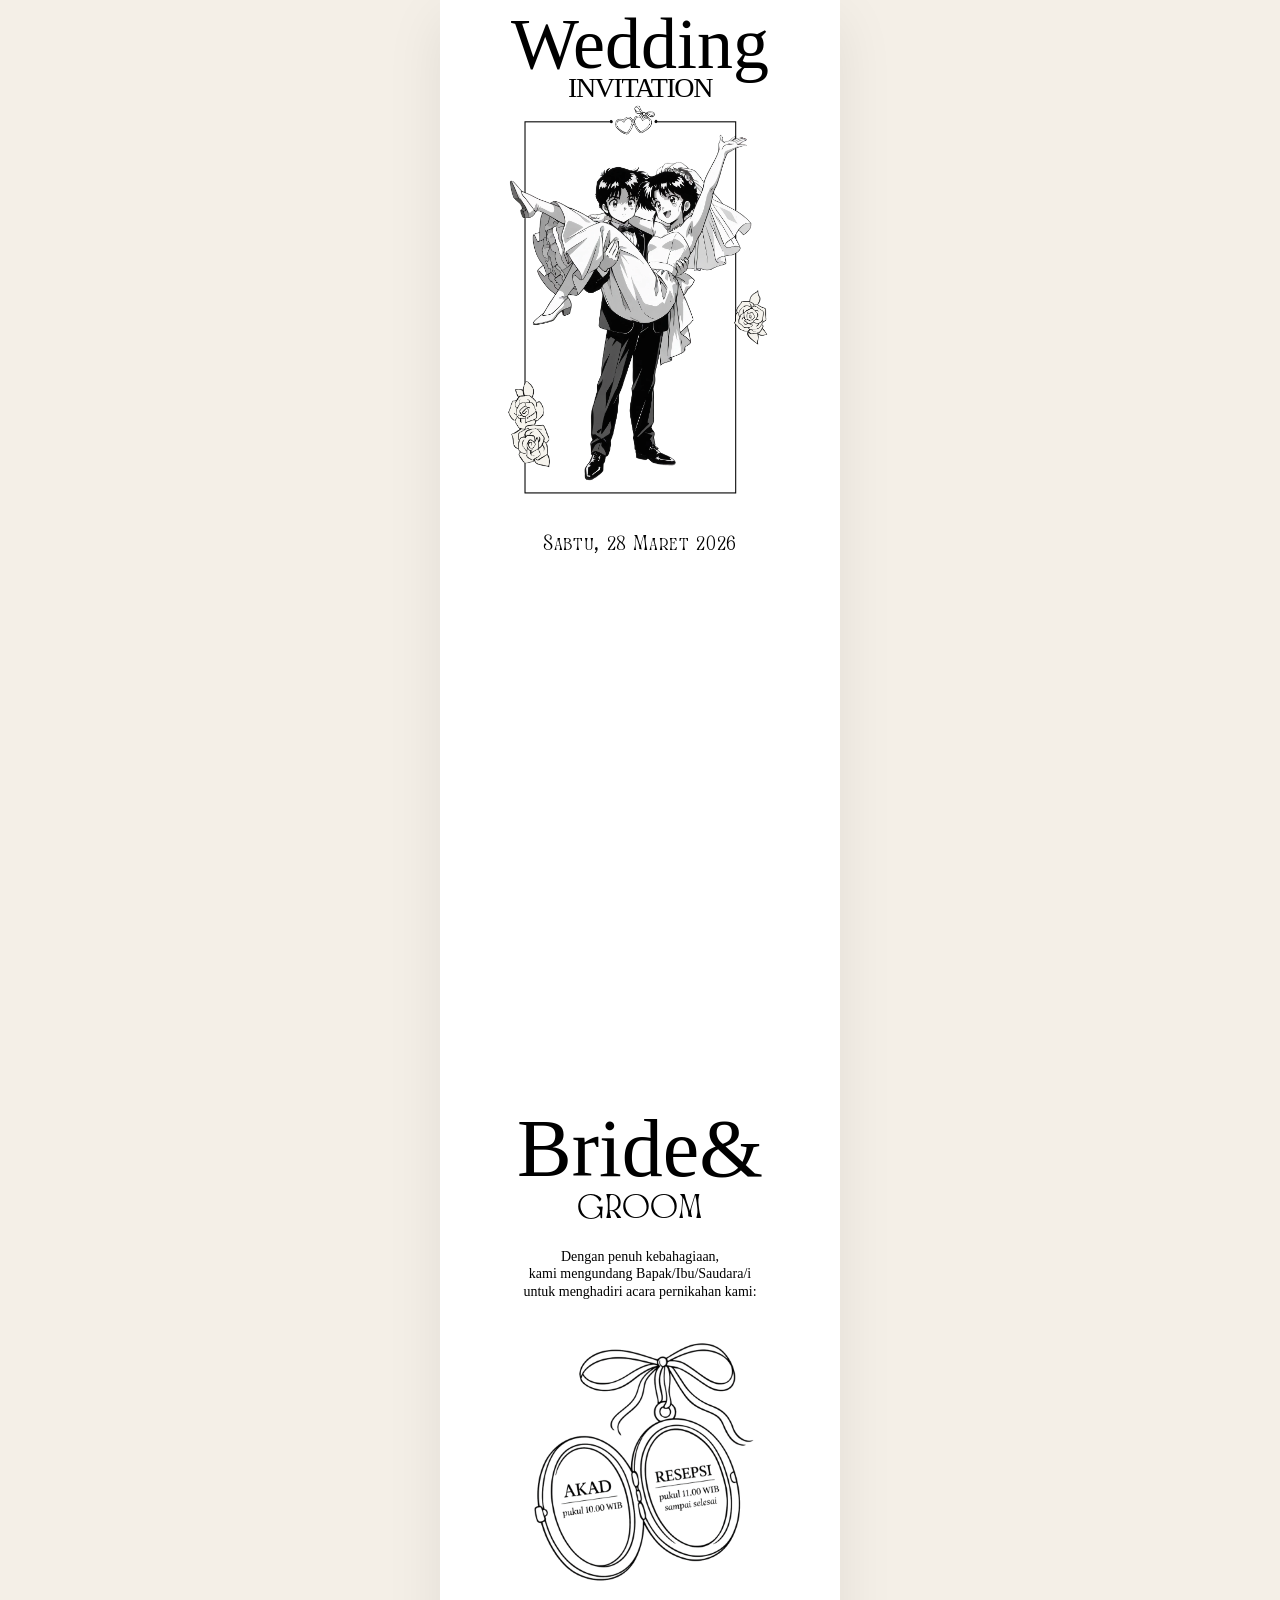
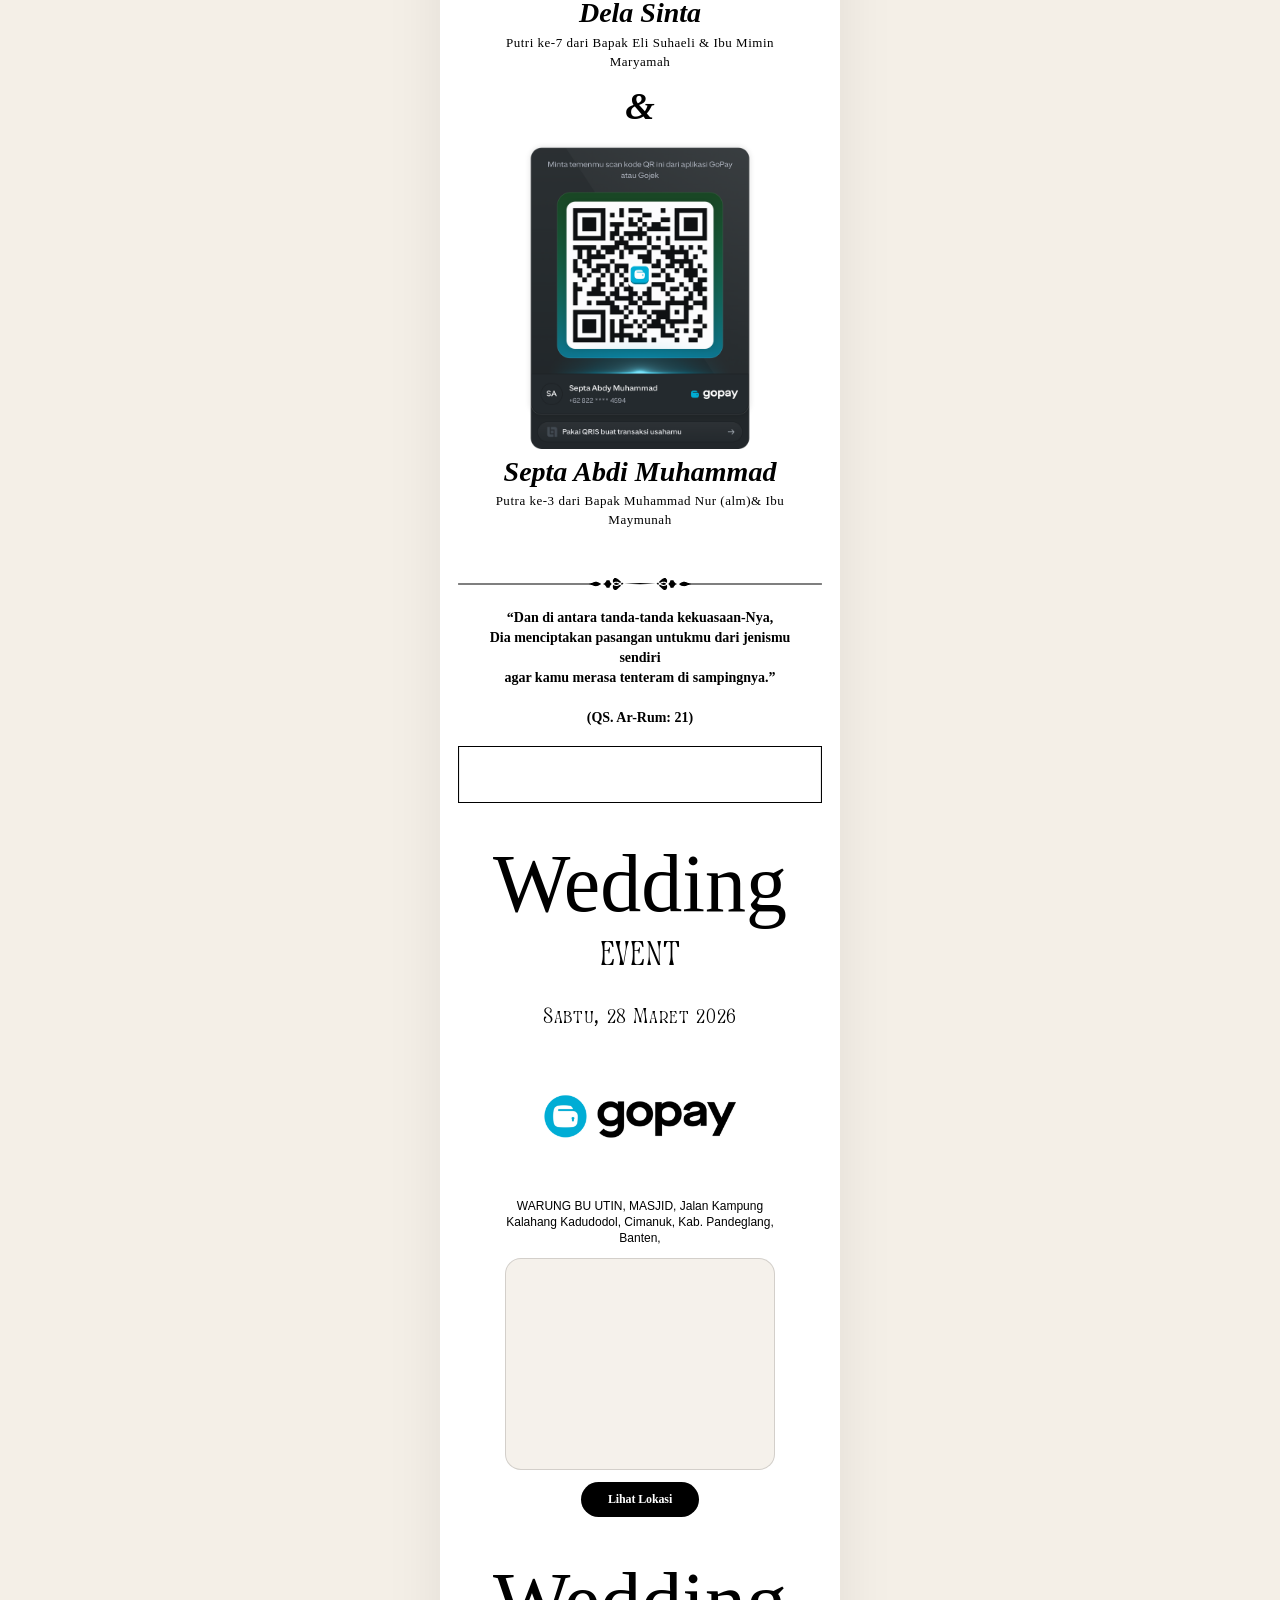
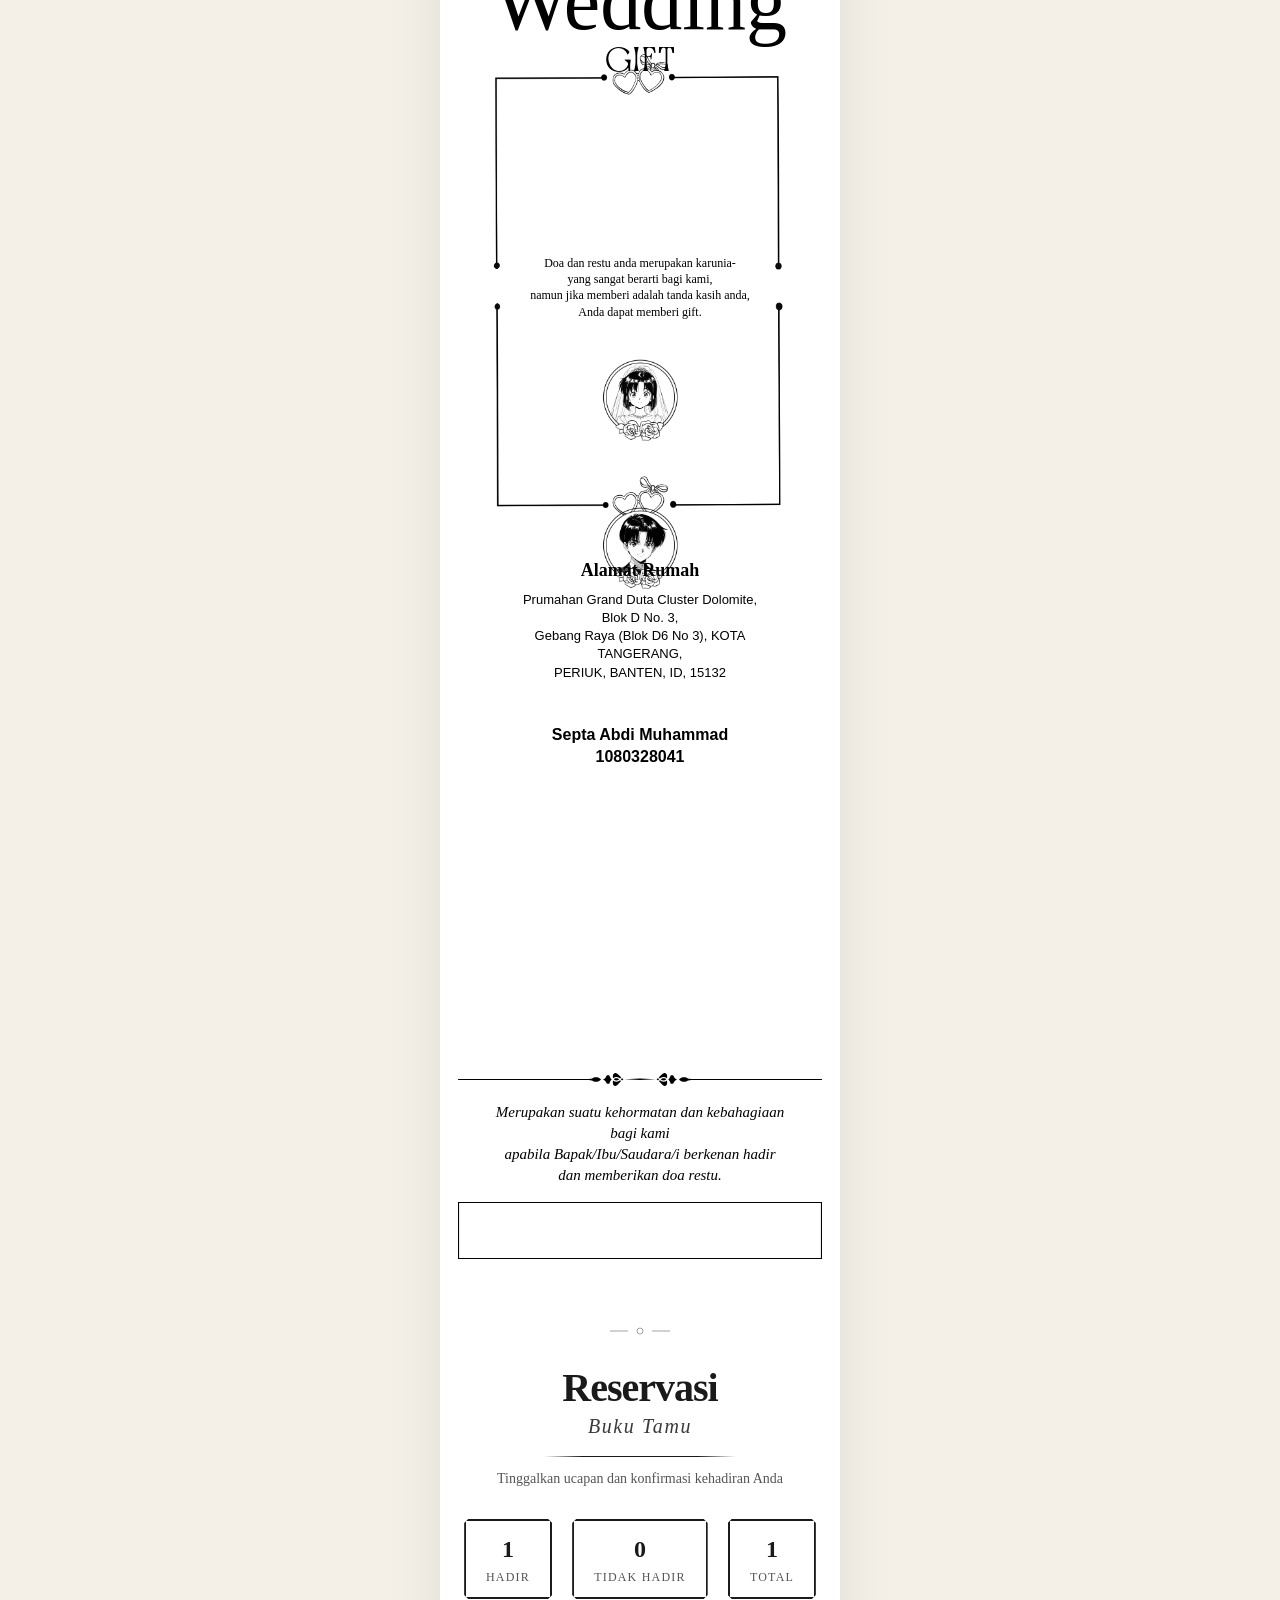
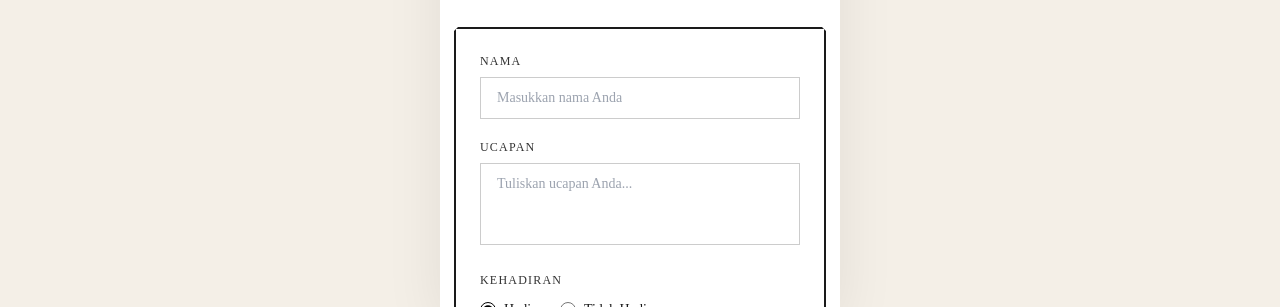
==== detail-event.html @ 1edfb5bd "firsthit" ====
<!DOCTYPE html>
<html lang="id">
  <head>
    <meta charset="UTF-8" />
    <meta name="viewport" content="width=device-width, initial-scale=1.0" />
    <title>Detail Event | Septa &amp; Dela</title>
    <meta
      name="description"
      content="Detail acara pernikahan Septa Abdi Muhammad dan Dela Sinta."
    />
    <style>
      @font-face {
        font-family: "Sloop Script Pro";
        src: url("https://septa-della.my.canva.site/_assets/fonts/d9b12cc7357ddc840198d7567b0d6a1b.woff2")
            format("woff2"),
          url("https://septa-della.my.canva.site/_assets/fonts/6731a0511d323007257ce8fc9b2beb62.woff")
            format("woff");
        font-display: swap;
      }

      @font-face {
        font-family: "Frys Baskerville";
        src: url("https://septa-della.my.canva.site/_assets/fonts/2cafc1495b7ec51ed071be2c599ec0ce.woff2")
            format("woff2"),
          url("https://septa-della.my.canva.site/_assets/fonts/2e394bd1133283d5f0ee266cad698bb5.woff")
            format("woff");
        font-display: swap;
      }

      @font-face {
        font-family: "Libre Baskerville Ref";
        src: url("https://septa-della.my.canva.site/_assets/fonts/5ff8dda107f94f00944ba9a5d6988867.woff2")
            format("woff2"),
          url("https://septa-della.my.canva.site/_assets/fonts/3ecc65cbe74a4874b80b0b2791969a72.woff")
            format("woff");
        font-display: swap;
      }

      @font-face {
        font-family: "Open Sans Ref";
        src: url("assets/fonts/awesome-lathusca.woff2");
        font-display: swap;
      }

      @font-face {
        font-family: "Awesome Lathusca";
        src: url("assets/fonts/awesome-lathusca.woff2") format("woff2"),
          url("assets/fonts/awesome-lathusca.woff") format("woff");
        font-display: swap;
      }

      @font-face {
        font-family: "Symphony";
        src: url("assets/fonts/symphony.woff2") format("woff2"),
          url("assets/fonts/symphony.woff") format("woff");
        font-display: swap;
      }

      :root {
        --page-width: 400px;
        --text: #000;
        --muted: #3f3f3f;
        --line: rgba(0, 0, 0, 0.14);
      }

      * {
        box-sizing: border-box;
      }

      body {
        margin: 0;
        background: #fff;
        color: var(--text);
        font-family: "Open Sans", Arial, sans-serif;
      }

      img {
        display: block;
        max-width: 100%;
      }

      a {
        color: inherit;
        text-decoration: none;
      }

      .page {
        width: min(100%, var(--page-width));
        margin: 0 auto;
        background: #fff;
      }

      .section {
        position: relative;
        overflow: hidden;
        padding: 18px 18px 26px;
        text-align: center;
      }

      .hero-section {
        padding: 10px 18px 10px;
        min-height: 1110px;
      }

      .hero-title-script,
      .section-script {
        margin: 0;
        font-family: "Sloop Script Pro", "Times New Roman", serif;
        font-size: 72px;
        line-height: 0.95;
      }

      .hero-subtitle,
      .section-subtitle {
        margin: -6px 0 0;
        font-family: "Frys Baskerville", "Times New Roman", serif;
        font-size: 28px;
        letter-spacing: -0.05em;
        text-transform: uppercase;
      }

      .hero-date,
      .event-date {
        margin: 8px 0 0;
        font-family: "Awesome Lathusca", Georgia, serif;
        font-size: 21px;
        letter-spacing: 0.03em;
      }

      .hero-collage {
        position: relative;
        width: 326px;
        margin: -4px auto 0;
      }

      .hero-main {
        width: 100%;
      }

      .hero-left {
        position: absolute;
        left: 8px;
        bottom: 18px;
        width: 84px;
      }

      .hero-right {
        position: absolute;
        right: 10px;
        top: 166px;
        width: 85px;
      }

      .pair-section {
        padding-top: 0;
        padding-bottom: 24px;
      }

      .section-script {
        font-size: 82px;
      }

      .section-subtitle {
        font-family: "Awesome Lathusca", Georgia, serif;
        font-size: 34px;
        letter-spacing: 0.02em;
      }

      .invite-copy {
        width: 86%;
        margin: 14px auto 24px;
        font-family: "Libre Baskerville Ref", Georgia, serif;
        font-size: 14px;
        line-height: 1.25;
      }

      .profiles {
        display: grid;
        gap: 14px;
      }

      .profile {
        display: grid;
        gap: 6px;
        justify-items: center;
      }

      .profile img {
        width: 236px;
      }

      .profile-name {
        margin: 2px 0 0;
        font-family: "Playfair Display", Georgia, serif;
        font-size: 28px;
        font-style: italic;
        font-weight: 700;
        line-height: 1.05;
      }

      .profile-note {
        width: 86%;
        margin: 0;
        font-family: "Playfair Display", Georgia, serif;
        font-size: 13px;
        line-height: 1.45;
        letter-spacing: 0.04em;
      }

      .and-mark {
        margin: 2px 0;
        font-family: "Playfair Display", Georgia, serif;
        font-size: 38px;
        font-style: italic;
        font-weight: 700;
        line-height: 1;
      }

      .quote-section {
        padding-top: 24px;
        padding-bottom: 24px;
      }

      .ornament-top,
      .ornament-bottom {
        width: 100%;
      }

      .quote-text {
        width: 90%;
        margin: 18px auto;
        font-family: "Libre Baskerville Ref", Georgia, serif;
        font-size: 14px;
        font-weight: 700;
        line-height: 1.42;
      }

      .quote-text span {
        display: block;
      }

      .event-section {
        padding-top: 18px;
      }

      .event-shell {
        display: grid;
        gap: 12px;
        justify-items: center;
      }

      .event-visual {
        width: 236px;
      }

      .location-copy {
        width: 78%;
        margin: 0 auto;
        font-family: "Open Sans", Arial, sans-serif;
        font-size: 12px;
        line-height: 1.35;
      }

      .map-card {
        width: 270px;
        border-radius: 16px;
        overflow: hidden;
        border: 1px solid var(--line);
        background: #f5f1eb;
      }

      .map-card iframe {
        display: block;
        width: 100%;
        height: 210px;
        border: 0;
      }

      .cta-link {
        display: inline-flex;
        align-items: center;
        justify-content: center;
        min-width: 118px;
        padding: 10px 20px;
        border-radius: 999px;
        background: #000;
        color: #fff;
        font-family: "Libre Baskerville Ref", Georgia, serif;
        font-size: 12px;
        font-weight: 700;
        letter-spacing: -0.01em;
      }

      .gift-section {
        padding-top: 20px;
        min-height: 1110px;
      }

      .gift-shell {
        position: relative;
        min-height: 990px;
      }

      .gift-backdrop {
        position: absolute;
        inset: 88px 10px 6px 14px;
        width: calc(100% - 24px);
        pointer-events: none;
        opacity: 1;
      }

      .gift-flower-top,
      .gift-flower-bottom {
        position: absolute;
        left: 50%;
        width: 84px;
        transform: translateX(-50%);
        z-index: 1;
      }

      .gift-flower-top {
        top: 392px;
      }

      .gift-flower-bottom {
        top: 540px;
      }

      .gift-note {
        position: relative;
        z-index: 2;
        width: 78%;
        margin: 168px auto 240px;
        font-family: "Libre Baskerville Ref", Georgia, serif;
        font-size: 12px;
        line-height: 1.35;
      }

      .gift-note span {
        display: block;
      }

      .gift-address-title {
        position: relative;
        z-index: 2;
        margin: 0 0 10px;
        font-family: "TAN Tangkiwood", "Playfair Display", Georgia, serif;
        font-size: 18px;
        font-weight: 700;
      }

      .gift-address {
        position: relative;
        z-index: 2;
        width: 70%;
        margin: 0 auto 34px;
        font-family: "Open Sans", Arial, sans-serif;
        font-size: 13px;
        line-height: 1.4;
      }

      .gift-account-name {
        position: relative;
        z-index: 2;
        margin: 44px 0 4px;
        font-family: "Open Sans", Arial, sans-serif;
        font-size: 16px;
        font-weight: 700;
      }

      .gift-account-number {
        position: relative;
        z-index: 2;
        margin: 0;
        font-family: "Open Sans", Arial, sans-serif;
        font-size: 16px;
        font-weight: 700;
      }

      .closing-section {
        padding-top: 20px;
        padding-bottom: 30px;
      }

      .closing-note {
        width: 84%;
        margin: 16px auto;
        font-family: "Playfair Display", Georgia, serif;
        font-size: 15px;
        font-style: italic;
        line-height: 1.4;
      }

      .reservation-section {
        padding: 0;
      }

      .reservation-frame {
        width: 100%;
        min-height: 618px;
        border: 0;
        display: block;
      }

      @media (min-width: 401px) {
        body {
          background: #f4efe7;
        }

        .page {
          box-shadow: 0 18px 54px rgba(0, 0, 0, 0.08);
        }
      }
    </style>
  </head>
  <body>
    <main class="page">
      <section class="section hero-section">
        <p class="hero-title-script">Wedding</p>
        <p class="hero-subtitle">Invitation</p>
        <div class="hero-collage">
          <img
            class="hero-main"
            src="assets/images/detail-opening.png"
            alt="Ilustrasi pembuka undangan"
          />
          <img
            class="hero-left"
            src="assets/images/detail-left-spray.png"
            alt=""
            aria-hidden="true"
          />
          <img
            class="hero-right"
            src="assets/images/detail-right-bloom.png"
            alt=""
            aria-hidden="true"
          />
        </div>
        <p class="hero-date">Sabtu, 28 Maret 2026</p>
      </section>

      <section class="section pair-section">
        <p class="section-script">Bride&amp;</p>
        <p class="section-subtitle">Groom</p>
        <p class="invite-copy">
          Dengan penuh kebahagiaan,<br />
          kami mengundang Bapak/Ibu/Saudara/i<br />
          untuk menghadiri acara pernikahan kami:
        </p>

        <div class="profiles">
          <article class="profile">
            <img
              src="assets/images/bride-reference.png"
              alt="Potret Dela Sinta"
            />
            <p class="profile-name">Dela Sinta</p>
            <p class="profile-note">
              Putri ke-7 dari Bapak Eli Suhaeli &amp; Ibu Mimin Maryamah
            </p>
          </article>

          <p class="and-mark">&amp;</p>

          <article class="profile">
            <img
              src="assets/images/groom-reference.png"
              alt="Potret Septa Abdi Muhammad"
            />
            <p class="profile-name">Septa Abdi Muhammad</p>
            <p class="profile-note">
              Putra ke-3 dari Bapak Muhammad Nur (alm)&amp; Ibu Maymunah
            </p>
          </article>
        </div>
      </section>

      <section class="section quote-section">
        <img
          class="ornament-top"
          src="assets/images/af8786a2983d6510a006e69110f37d17.svg"
          alt=""
          aria-hidden="true"
        />
        <div class="quote-text">
          <span>“Dan di antara tanda-tanda kekuasaan-Nya,</span>
          <span>Dia menciptakan pasangan untukmu dari jenismu sendiri</span>
          <span>agar kamu merasa tenteram di sampingnya.”</span>
          <span>&nbsp;</span>
          <span>(QS. Ar-Rum: 21)</span>
        </div>
        <img
          class="ornament-bottom"
          src="assets/images/ed6876df8b107b8598afa3838b13fabd.svg"
          alt=""
          aria-hidden="true"
        />
      </section>

      <section class="section event-section">
        <div class="event-shell">
          <p class="section-script">Wedding</p>
          <p class="section-subtitle">EVENT</p>
          <p class="event-date">Sabtu, 28 Maret 2026</p>
          <img
            class="event-visual"
            src="assets/images/location-illustration.png"
            alt="Ilustrasi lokasi acara"
          />
          <p class="location-copy">
            WARUNG BU UTIN, MASJID, Jalan Kampung Kalahang Kadudodol, Cimanuk,
            Kab. Pandeglang, Banten,
          </p>
          <div class="map-card">
            <iframe
              title="Peta lokasi acara"
              src="https://www.google.com/maps?q=place_id:ChIJr2NW8Hg7Qi4RT6Fou2vhxtE&output=embed"
              loading="lazy"
              referrerpolicy="no-referrer-when-downgrade"
            ></iframe>
          </div>
          <a
            class="cta-link"
            href="https://maps.app.goo.gl/166UqreKG3QH8FCP7?g_st=ic"
            target="_blank"
            rel="noreferrer"
            >Lihat Lokasi</a
          >
        </div>
      </section>

      <section class="section gift-section">
        <div class="gift-shell">
          <p class="section-script">Wedding</p>
          <p class="section-subtitle">GIFT</p>
          <img
            class="gift-backdrop"
            src="assets/images/9462aa10c356ae5bc19fe1b08743fca4.png"
            alt=""
            aria-hidden="true"
          />
          <div class="gift-note">
            <span>Doa dan restu anda merupakan karunia-</span>
            <span>yang sangat berarti bagi kami,</span>
            <span>namun jika memberi adalah tanda kasih anda,</span>
            <span>Anda dapat memberi gift.</span>
          </div>
          <p class="gift-address-title">Alamat Rumah</p>
          <p class="gift-address">
            Prumahan Grand Duta Cluster Dolomite, Blok D No. 3,<br />
            Gebang Raya (Blok D6 No 3), KOTA TANGERANG,<br />
            PERIUK, BANTEN, ID, 15132
          </p>
          <img
            class="gift-flower-top"
            src="assets/images/b12797b88b56fc6950c26bb3615a0a23.png"
            alt=""
            aria-hidden="true"
          />
          <p class="gift-account-name">Septa Abdi Muhammad</p>
          <p class="gift-account-number">1080328041</p>
          <img
            class="gift-flower-bottom"
            src="assets/images/11a015b924fc479de132507f6f4fbc04.png"
            alt=""
            aria-hidden="true"
          />
        </div>
      </section>

      <section class="section closing-section">
        <img
          class="ornament-top"
          src="assets/images/af8786a2983d6510a006e69110f37d17.svg"
          alt=""
          aria-hidden="true"
        />
        <p class="closing-note">
          Merupakan suatu kehormatan dan kebahagiaan bagi kami<br />
          apabila Bapak/Ibu/Saudara/i berkenan hadir<br />
          dan memberikan doa restu.
        </p>
        <img
          class="ornament-bottom"
          src="assets/images/ed6876df8b107b8598afa3838b13fabd.svg"
          alt=""
          aria-hidden="true"
        />
      </section>

      <section class="section reservation-section">
        <iframe
          class="reservation-frame"
          src="refference/detail-event_files/index.html"
          title="Reservasi Buku Tamu"
          loading="lazy"
        ></iframe>
      </section>
    </main>
  </body>
</html>
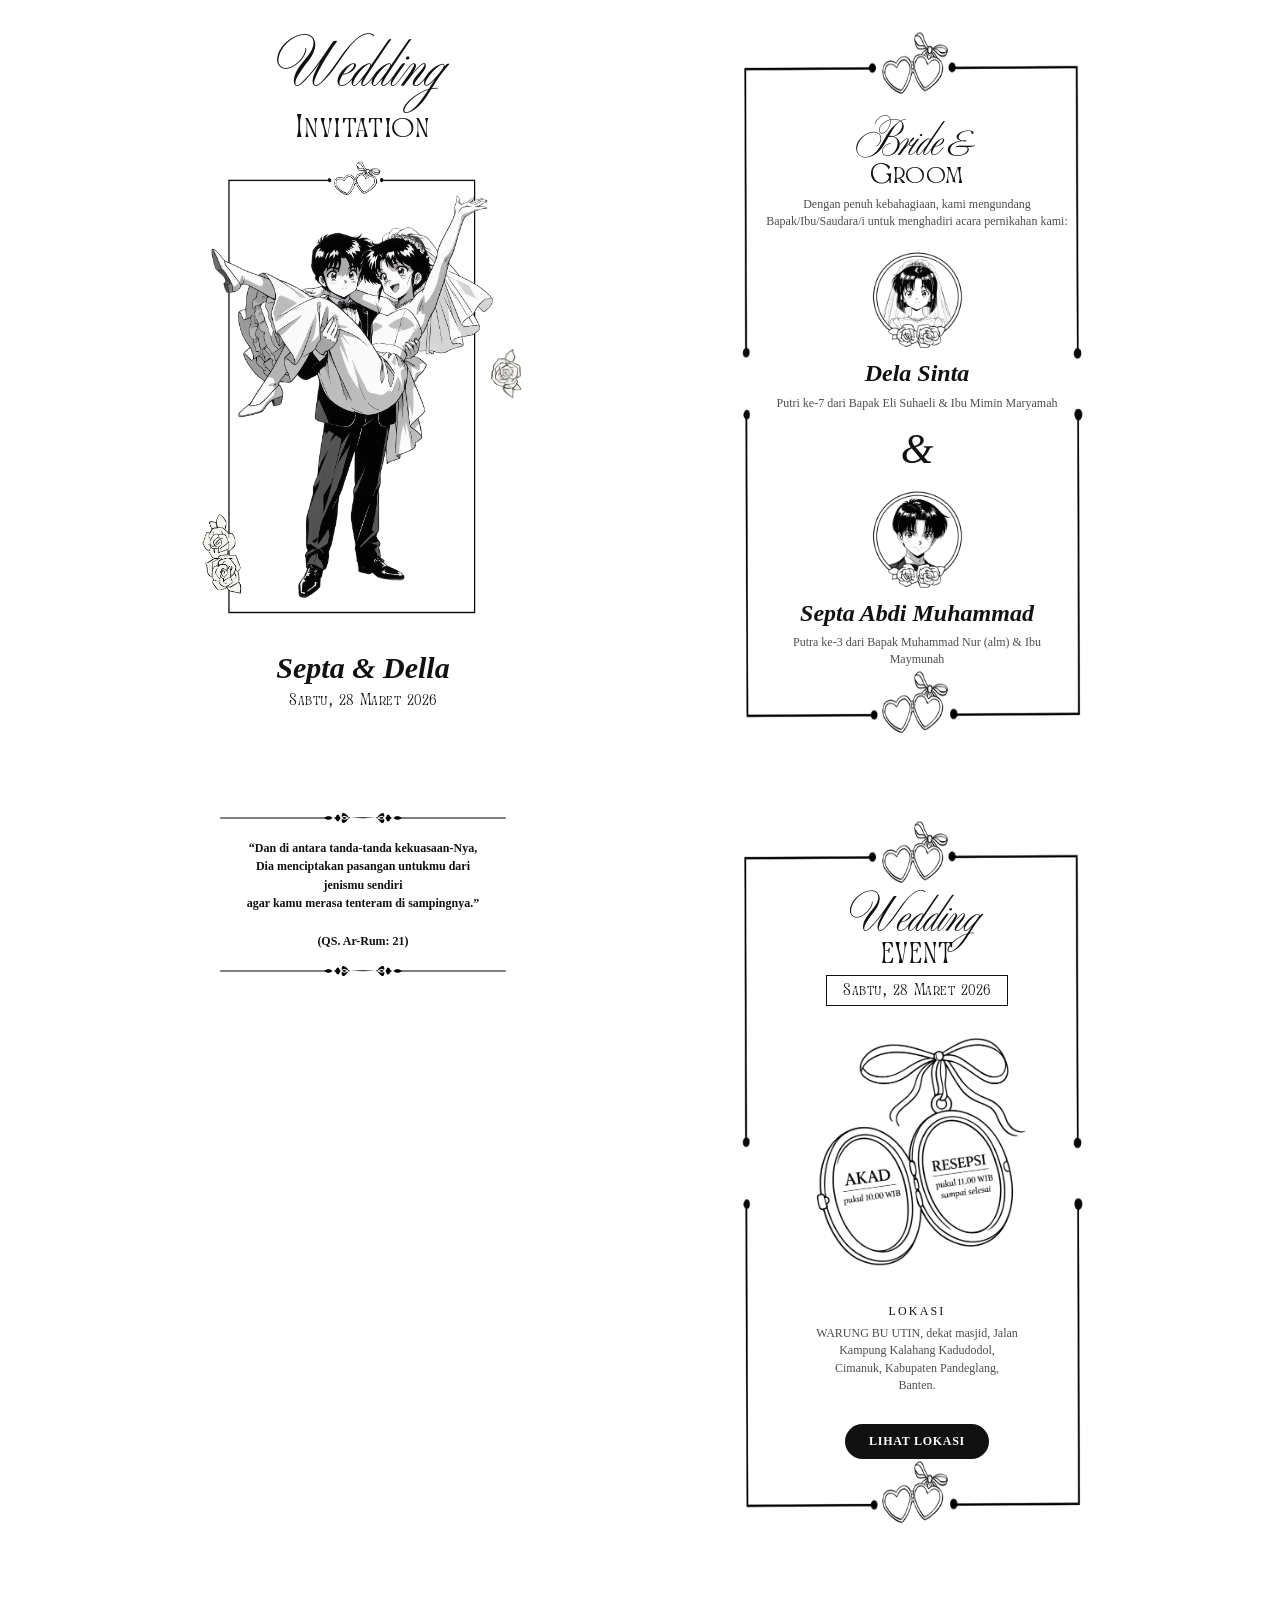
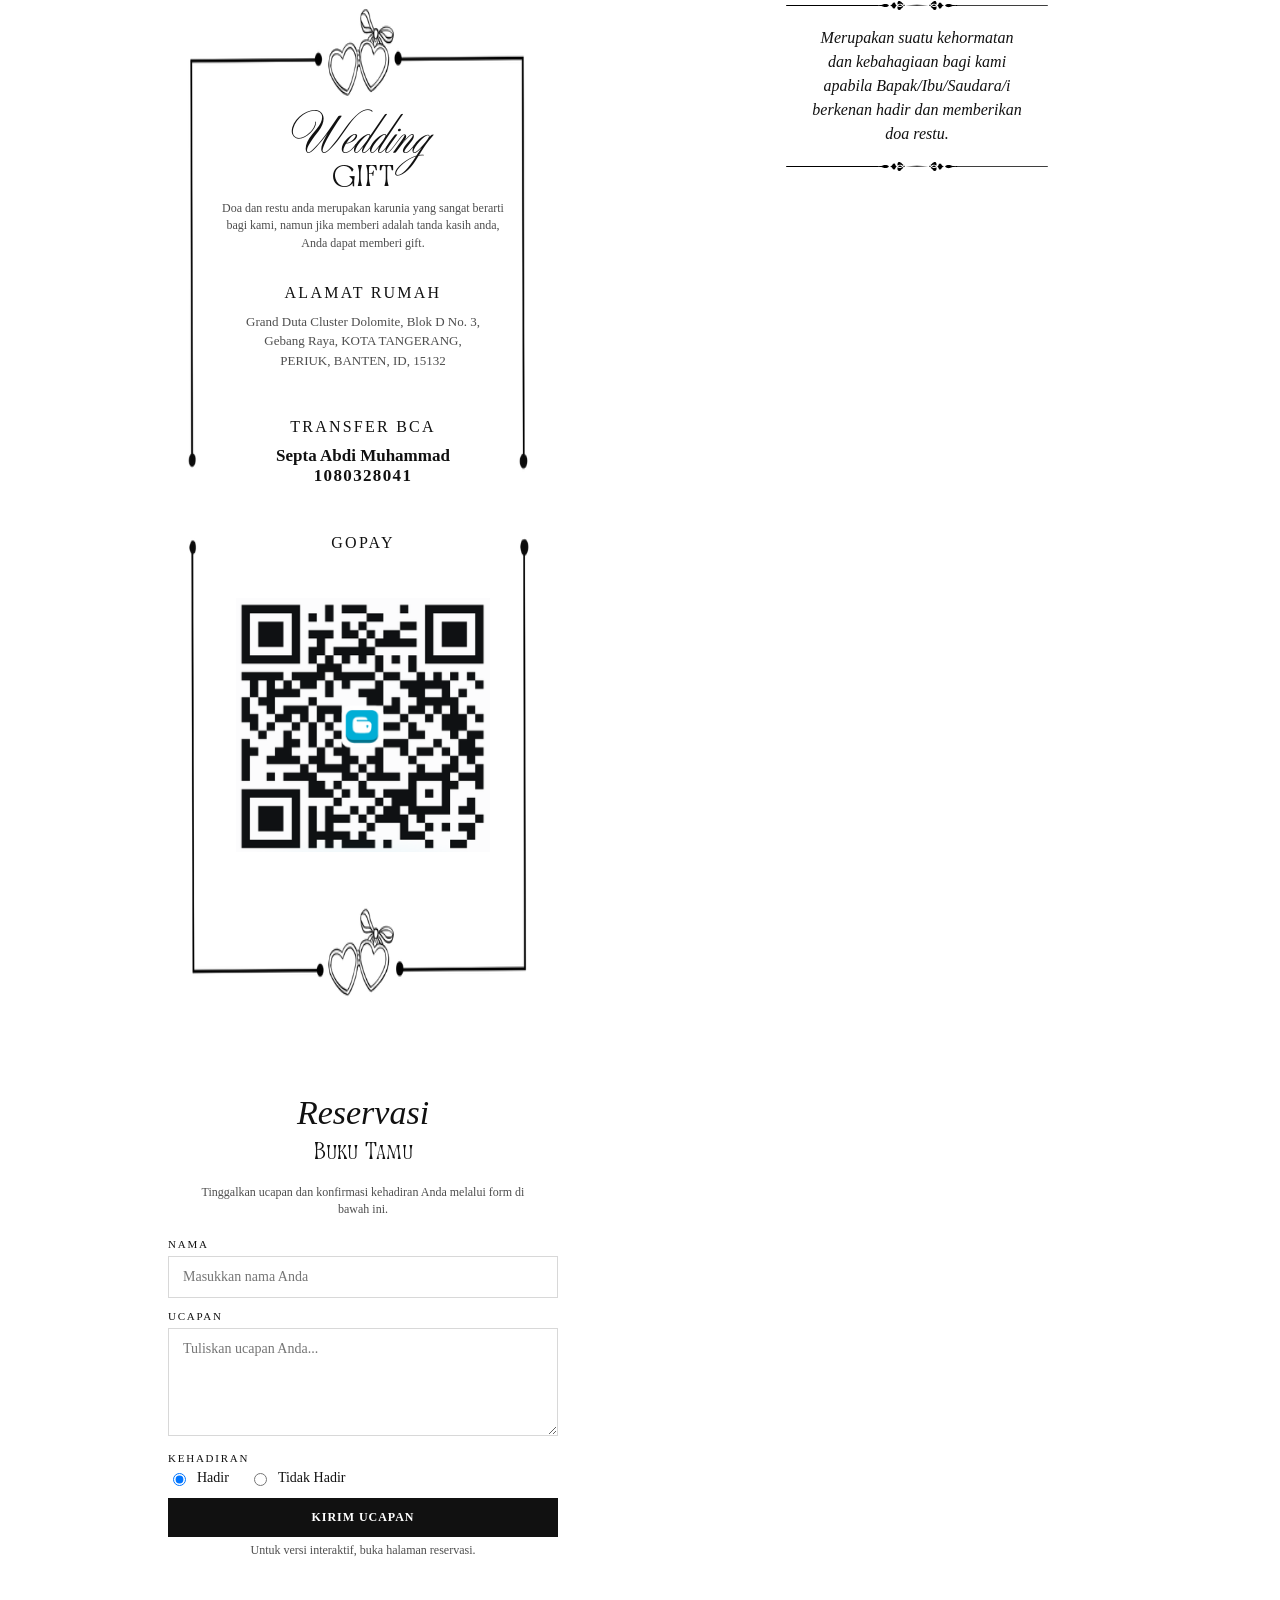
==== commit f33be61f: "latest" ====
--- a/detail-event.html
+++ b/detail-event.html
@@ -10,39 +10,6 @@
     />
     <style>
       @font-face {
-        font-family: "Sloop Script Pro";
-        src: url("https://septa-della.my.canva.site/_assets/fonts/d9b12cc7357ddc840198d7567b0d6a1b.woff2")
-            format("woff2"),
-          url("https://septa-della.my.canva.site/_assets/fonts/6731a0511d323007257ce8fc9b2beb62.woff")
-            format("woff");
-        font-display: swap;
-      }
-
-      @font-face {
-        font-family: "Frys Baskerville";
-        src: url("https://septa-della.my.canva.site/_assets/fonts/2cafc1495b7ec51ed071be2c599ec0ce.woff2")
-            format("woff2"),
-          url("https://septa-della.my.canva.site/_assets/fonts/2e394bd1133283d5f0ee266cad698bb5.woff")
-            format("woff");
-        font-display: swap;
-      }
-
-      @font-face {
-        font-family: "Libre Baskerville Ref";
-        src: url("https://septa-della.my.canva.site/_assets/fonts/5ff8dda107f94f00944ba9a5d6988867.woff2")
-            format("woff2"),
-          url("https://septa-della.my.canva.site/_assets/fonts/3ecc65cbe74a4874b80b0b2791969a72.woff")
-            format("woff");
-        font-display: swap;
-      }
-
-      @font-face {
-        font-family: "Open Sans Ref";
-        src: url("assets/fonts/awesome-lathusca.woff2");
-        font-display: swap;
-      }
-
-      @font-face {
         font-family: "Awesome Lathusca";
         src: url("assets/fonts/awesome-lathusca.woff2") format("woff2"),
           url("assets/fonts/awesome-lathusca.woff") format("woff");
@@ -57,21 +24,26 @@
       }
 
       :root {
-        --page-width: 400px;
-        --text: #000;
-        --muted: #3f3f3f;
-        --line: rgba(0, 0, 0, 0.14);
+        --paper: #ffffff;
+        --ink: #111111;
+        --muted: #4e4e4e;
+        --line: rgba(17, 17, 17, 0.16);
+        --panel: #f7f6f2;
       }
 
       * {
         box-sizing: border-box;
       }
 
+      html {
+        scroll-behavior: smooth;
+      }
+
       body {
         margin: 0;
-        background: #fff;
-        color: var(--text);
-        font-family: "Open Sans", Arial, sans-serif;
+        background: #ffffff;
+        color: var(--ink);
+        font-family: Georgia, "Times New Roman", serif;
       }
 
       img {
@@ -85,52 +57,76 @@
       }
 
       .page {
-        width: min(100%, var(--page-width));
+        width: min(1080px, calc(100% - 48px));
         margin: 0 auto;
-        background: #fff;
+        background: transparent;
+        display: grid;
+        grid-template-columns: repeat(2, minmax(320px, 1fr));
+        gap: 28px;
+        padding: 28px 0 40px;
+        align-items: start;
       }
 
       .section {
         position: relative;
         overflow: hidden;
-        padding: 18px 18px 26px;
+        width: 100%;
+        margin: 0;
+        padding: 18px clamp(18px, 4vw, 48px) 28px;
         text-align: center;
-      }
-
-      .hero-section {
-        padding: 10px 18px 10px;
-        min-height: 1110px;
-      }
-
-      .hero-title-script,
-      .section-script {
-        margin: 0;
-        font-family: "Sloop Script Pro", "Times New Roman", serif;
+        background: var(--paper);
+      }
+
+      .script-title {
+        margin: 0;
+        font-family: "Symphony", "Times New Roman", serif;
         font-size: 72px;
-        line-height: 0.95;
-      }
-
-      .hero-subtitle,
-      .section-subtitle {
-        margin: -6px 0 0;
-        font-family: "Frys Baskerville", "Times New Roman", serif;
-        font-size: 28px;
-        letter-spacing: -0.05em;
-        text-transform: uppercase;
-      }
-
-      .hero-date,
-      .event-date {
+        line-height: 0.94;
+        font-weight: 400;
+      }
+
+      .caps-subtitle {
+        margin: -20px 0 0;
+        font-family: "Awesome Lathusca", Georgia, serif;
+        font-size: 30px;
+        letter-spacing: 0.02em;
+      }
+
+      .date-text {
+        margin: 4px 0 0;
+        font-family: "Awesome Lathusca", Georgia, serif;
+        font-size: 16px;
+        letter-spacing: 0.03em;
+      }
+
+      .hero-names {
         margin: 8px 0 0;
-        font-family: "Awesome Lathusca", Georgia, serif;
-        font-size: 21px;
-        letter-spacing: 0.03em;
+        font-size: 30px;
+        font-style: italic;
+        font-weight: 700;
+        line-height: 1.05;
+      }
+
+      .copy {
+        margin: 0;
+        color: var(--muted);
+        font-size: 12px;
+        line-height: 1.45;
+      }
+
+      .hero {
+        padding-top: 14px;
+      }
+
+      .hero .caps-subtitle {
+        margin-top: -8px;
+        font-size: 33px;
       }
 
       .hero-collage {
         position: relative;
-        width: 326px;
-        margin: -4px auto 0;
+        width: min(380px, 100%);
+        margin: 2px auto 0;
       }
 
       .hero-main {
@@ -141,288 +137,474 @@
         position: absolute;
         left: 8px;
         bottom: 18px;
-        width: 84px;
+        width: 78px;
       }
 
       .hero-right {
         position: absolute;
-        right: 10px;
-        top: 166px;
-        width: 85px;
-      }
-
-      .pair-section {
+        right: 8px;
+        top: 172px;
+        width: 78px;
+      }
+
+      .pair {
         padding-top: 0;
-        padding-bottom: 24px;
-      }
-
-      .section-script {
-        font-size: 82px;
-      }
-
-      .section-subtitle {
-        font-family: "Awesome Lathusca", Georgia, serif;
-        font-size: 34px;
-        letter-spacing: 0.02em;
+      }
+
+      .pair-frame {
+        position: relative;
+        width: min(100%, 400px);
+        margin: 0 auto;
+        padding: 96px 20px 70px;
+      }
+
+      .pair-frame::before {
+        content: "";
+        position: absolute;
+        inset: 0;
+        background: url("assets/images/frame-bride-groom.png") center / 100%
+          100% no-repeat;
+        pointer-events: none;
+      }
+
+      .pair-content {
+        position: relative;
+        z-index: 1;
+      }
+
+      .pair .script-title {
+        font-size: 52px;
+      }
+
+      .pair .caps-subtitle {
+        font-size: 28px;
+      }
+
+      .pair .script-title,
+      .pair .caps-subtitle {
+        position: relative;
+        z-index: 1;
       }
 
       .invite-copy {
-        width: 86%;
-        margin: 14px auto 24px;
-        font-family: "Libre Baskerville Ref", Georgia, serif;
-        font-size: 14px;
-        line-height: 1.25;
+        width: 85%;
+        margin: 0px auto 16px;
       }
 
       .profiles {
         display: grid;
-        gap: 14px;
-      }
-
-      .profile {
+        gap: 16px;
+      }
+
+      .profile-card {
         display: grid;
-        gap: 6px;
+        gap: 8px;
         justify-items: center;
       }
 
-      .profile img {
-        width: 236px;
+      .profile-card img {
+        width: 100px;
       }
 
       .profile-name {
-        margin: 2px 0 0;
-        font-family: "Playfair Display", Georgia, serif;
-        font-size: 28px;
+        margin: 0;
+        font-size: 24px;
         font-style: italic;
         font-weight: 700;
         line-height: 1.05;
       }
 
       .profile-note {
-        width: 86%;
-        margin: 0;
-        font-family: "Playfair Display", Georgia, serif;
-        font-size: 13px;
+        width: 84%;
+      }
+
+      .ampersand {
+        margin: 0;
+        font-size: 42px;
+        font-style: italic;
+        line-height: 1;
+      }
+
+      .ornament {
+        width: 100%;
+      }
+
+      .quote-copy {
+        width: 88%;
+        margin: 16px auto;
+        color: var(--ink);
+        font-size: 12px;
+        font-weight: 700;
+        line-height: 1.55;
+      }
+
+      .quote-copy span {
+        display: block;
+      }
+
+      .quote-section {
+        padding-left: 120px;
+        padding-right: 120px;
+      }
+
+      .event {
+        padding-top: 22px;
+      }
+
+      .event-frame {
+        position: relative;
+        width: min(100%, 400px);
+        margin: 0 auto;
+        padding: 80px 20px 70px;
+      }
+
+      .event-frame::before {
+        content: "";
+        position: absolute;
+        inset: 0;
+        background: url("assets/images/frame-bride-groom.png") center / 100%
+          100% no-repeat;
+        pointer-events: none;
+      }
+
+      .event-shell {
+        position: relative;
+        z-index: 1;
+        display: grid;
+        gap: 14px;
+        justify-items: center;
+      }
+
+      .event .script-title {
+        margin: 0;
+        font-family: "Symphony", "Times New Roman", serif;
+        font-size: 56px;
+        line-height: 0.94;
+        font-weight: 400;
+      }
+
+      .event .caps-subtitle {
+        margin: -32px 0 0;
+        font-family: "Awesome Lathusca", Georgia, serif;
+        font-size: 30px;
+        letter-spacing: 0.02em;
+      }
+
+      .event .date-text {
+        margin: -16px 0 0;
+        font-family: "Awesome Lathusca", Georgia, serif;
+        font-size: 16px;
+        letter-spacing: 0.03em;
+        padding: 2px 16px;
+        border: solid 1px;
+      }
+
+      .event-art {
+        width: 225px;
+      }
+
+      .event-copy {
+        width: 80%;
+        color: var(--muted);
+        font-size: 12px;
         line-height: 1.45;
-        letter-spacing: 0.04em;
-      }
-
-      .and-mark {
-        margin: 2px 0;
-        font-family: "Playfair Display", Georgia, serif;
-        font-size: 38px;
+        margin-left: auto;
+        margin-right: auto;
+        text-align: center;
+      }
+
+      .event-grid {
+        display: grid;
+        gap: 10px;
+        width: 100%;
+      }
+
+      .event-card,
+      .gift-card,
+      .reservation-card {
+        border: 0;
+        border-radius: 0;
+        background: #ffffff;
+      }
+
+      .event-card {
+        width: min(286px, 100%);
+        padding: 18px 18px 16px;
+      }
+
+      .event-card-title {
+        margin: 0;
+        font-size: 28px;
         font-style: italic;
-        font-weight: 700;
-        line-height: 1;
-      }
-
-      .quote-section {
-        padding-top: 24px;
-        padding-bottom: 24px;
-      }
-
-      .ornament-top,
-      .ornament-bottom {
-        width: 100%;
-      }
-
-      .quote-text {
-        width: 90%;
-        margin: 18px auto;
-        font-family: "Libre Baskerville Ref", Georgia, serif;
+      }
+
+      .event-time {
+        margin: 6px 0 0;
+        color: var(--muted);
         font-size: 14px;
-        font-weight: 700;
-        line-height: 1.42;
-      }
-
-      .quote-text span {
-        display: block;
-      }
-
-      .event-section {
-        padding-top: 18px;
-      }
-
-      .event-shell {
-        display: grid;
-        gap: 12px;
-        justify-items: center;
-      }
-
-      .event-visual {
-        width: 236px;
-      }
-
-      .location-copy {
-        width: 78%;
-        margin: 0 auto;
-        font-family: "Open Sans", Arial, sans-serif;
+      }
+
+      .location-box {
+        width: min(286px, 100%);
+        padding: 16px;
+        text-align: center;
+      }
+
+      .location-label {
+        margin: 0 0 6px;
         font-size: 12px;
-        line-height: 1.35;
-      }
-
-      .map-card {
-        width: 270px;
-        border-radius: 16px;
-        overflow: hidden;
-        border: 1px solid var(--line);
-        background: #f5f1eb;
-      }
-
-      .map-card iframe {
-        display: block;
-        width: 100%;
-        height: 210px;
-        border: 0;
+        letter-spacing: 0.18em;
+        text-transform: uppercase;
       }
 
       .cta-link {
         display: inline-flex;
         align-items: center;
         justify-content: center;
-        min-width: 118px;
-        padding: 10px 20px;
+        min-width: 144px;
+        padding: 10px 22px;
         border-radius: 999px;
-        background: #000;
-        color: #fff;
-        font-family: "Libre Baskerville Ref", Georgia, serif;
+        background: #111111;
+        color: #ffffff;
         font-size: 12px;
         font-weight: 700;
-        letter-spacing: -0.01em;
-      }
-
-      .gift-section {
-        padding-top: 20px;
-        min-height: 1110px;
+        letter-spacing: 0.06em;
+        text-transform: uppercase;
+      }
+
+      .gift {
+        padding-top: 18px;
+      }
+
+      .gift-outer-frame {
+        position: relative;
+        width: min(100%, 400px);
+        margin: 0 auto;
+        padding: 114px 20px 100px;
+      }
+
+      .gift-outer-frame::before {
+        content: "";
+        position: absolute;
+        inset: 0;
+        background: url("assets/images/frame-bride-groom.png") center / 100%
+          100% no-repeat;
+        pointer-events: none;
       }
 
       .gift-shell {
         position: relative;
-        min-height: 990px;
+        z-index: 1;
+        display: grid;
+        gap: 16px;
+      }
+
+      .gift .script-title {
+        font-size: 60px;
+      }
+
+      .gift .caps-subtitle {
+        margin: -36px 0 0;
+        font-family: "Awesome Lathusca", Georgia, serif;
+        font-size: 30px;
+        letter-spacing: 0.02em;
+      }
+
+      .gift-note {
+        width: 82%;
+        margin: -16px auto 0;
       }
 
       .gift-backdrop {
-        position: absolute;
-        inset: 88px 10px 6px 14px;
-        width: calc(100% - 24px);
-        pointer-events: none;
-        opacity: 1;
-      }
-
-      .gift-flower-top,
-      .gift-flower-bottom {
-        position: absolute;
-        left: 50%;
-        width: 84px;
-        transform: translateX(-50%);
-        z-index: 1;
-      }
-
-      .gift-flower-top {
-        top: 392px;
-      }
-
-      .gift-flower-bottom {
-        top: 540px;
-      }
-
-      .gift-note {
-        position: relative;
-        z-index: 2;
-        width: 78%;
-        margin: 168px auto 240px;
-        font-family: "Libre Baskerville Ref", Georgia, serif;
-        font-size: 12px;
-        line-height: 1.35;
-      }
-
-      .gift-note span {
-        display: block;
-      }
-
-      .gift-address-title {
-        position: relative;
-        z-index: 2;
+        width: min(335px, 100%);
+        margin: 0 auto;
+      }
+
+      .gift-stack {
+        width: min(100%, 286px);
+        margin: 0 auto;
+        display: grid;
+        gap: 16px;
+      }
+
+      .gift-card {
+        padding: 16px 0px;
+        background: #ffffff;
+      }
+
+      .gift-card-title {
         margin: 0 0 10px;
-        font-family: "TAN Tangkiwood", "Playfair Display", Georgia, serif;
-        font-size: 18px;
+        font-size: 16px;
+        letter-spacing: 0.14em;
+        text-transform: uppercase;
+      }
+
+      .gift-address {
+        color: var(--muted);
+        font-size: 13px;
+        line-height: 1.5;
+      }
+
+      .gift-account-name,
+      .gift-account-number {
+        margin: 0;
+        font-size: 17px;
         font-weight: 700;
       }
 
-      .gift-address {
-        position: relative;
-        z-index: 2;
-        width: 70%;
-        margin: 0 auto 34px;
-        font-family: "Open Sans", Arial, sans-serif;
-        font-size: 13px;
-        line-height: 1.4;
-      }
-
-      .gift-account-name {
-        position: relative;
-        z-index: 2;
-        margin: 44px 0 4px;
-        font-family: "Open Sans", Arial, sans-serif;
-        font-size: 16px;
-        font-weight: 700;
-      }
-
       .gift-account-number {
-        position: relative;
-        z-index: 2;
-        margin: 0;
-        font-family: "Open Sans", Arial, sans-serif;
-        font-size: 16px;
-        font-weight: 700;
-      }
-
-      .closing-section {
-        padding-top: 20px;
-        padding-bottom: 30px;
+        letter-spacing: 0.08em;
+      }
+
+      .gift-qr {
+        width: 100%;
+        border-radius: 18px;
+        padding: 36px 16px;
       }
 
       .closing-note {
         width: 84%;
         margin: 16px auto;
-        font-family: "Playfair Display", Georgia, serif;
-        font-size: 15px;
+        font-size: 16px;
         font-style: italic;
-        line-height: 1.4;
-      }
-
-      .reservation-section {
-        padding: 0;
-      }
-
-      .reservation-frame {
+        line-height: 1.5;
+      }
+
+      .closing-section {
+        padding: 16px 132px;
+      }
+
+      .reservation {
+        padding-top: 8px;
+      }
+
+      .reservation-card {
         width: 100%;
-        min-height: 618px;
+        padding: 26px 20px;
+      }
+
+      .reservation-title {
+        margin: 0;
+        font-size: 34px;
+        font-style: italic;
+      }
+
+      .reservation-subtitle {
+        margin: 2px 0 0;
+        font-family: "Awesome Lathusca", Georgia, serif;
+        font-size: 24px;
+      }
+
+      .reservation-copy {
+        width: 88%;
+        margin: 14px auto 20px;
+      }
+
+      .reservation-form {
+        display: grid;
+        gap: 12px;
+        text-align: left;
+      }
+
+      .field-label {
+        display: block;
+        margin: 0 0 6px;
+        font-size: 11px;
+        letter-spacing: 0.16em;
+        text-transform: uppercase;
+      }
+
+      .field-input,
+      .field-textarea {
+        width: 100%;
+        border: 1px solid var(--line);
+        border-radius: 0;
+        background: #ffffff;
+        padding: 12px 14px;
+        color: var(--ink);
+        font: inherit;
+        font-size: 14px;
+      }
+
+      .field-textarea {
+        min-height: 108px;
+        resize: vertical;
+      }
+
+      .radio-group {
+        display: flex;
+        gap: 20px;
+        flex-wrap: wrap;
+      }
+
+      .radio-option {
+        display: inline-flex;
+        align-items: center;
+        gap: 8px;
+        font-size: 14px;
+      }
+
+      .submit-btn {
+        display: inline-flex;
+        justify-content: center;
+        width: 100%;
         border: 0;
-        display: block;
-      }
-
-      @media (min-width: 401px) {
-        body {
-          background: #f4efe7;
+        border-radius: 0;
+        background: #111111;
+        color: #ffffff;
+        padding: 12px 18px;
+        font: inherit;
+        font-size: 12px;
+        font-weight: 700;
+        letter-spacing: 0.08em;
+        text-transform: uppercase;
+        cursor: pointer;
+      }
+
+      .reservation-link {
+        margin-top: 6px;
+        text-align: center;
+        font-size: 12px;
+        color: var(--muted);
+      }
+
+      @media (max-width: 400px) {
+        .hero,
+        .gift {
+          min-height: auto;
         }
 
+        .gift-stack {
+          inset: 20px 20px 28px;
+        }
+      }
+
+      @media (max-width: 900px) {
         .page {
-          box-shadow: 0 18px 54px rgba(0, 0, 0, 0.08);
+          width: 100%;
+          grid-template-columns: 1fr;
+          gap: 18px;
+          padding: 0;
+        }
+
+        .section {
+          width: 100%;
+          border-radius: 0;
+          box-shadow: none;
         }
       }
     </style>
   </head>
   <body>
     <main class="page">
-      <section class="section hero-section">
-        <p class="hero-title-script">Wedding</p>
-        <p class="hero-subtitle">Invitation</p>
+      <section class="section hero">
+        <p class="script-title">Wedding</p>
+        <p class="caps-subtitle">Invitation</p>
         <div class="hero-collage">
           <img
             class="hero-main"
             src="assets/images/detail-opening.png"
-            alt="Ilustrasi pembuka undangan"
+            alt="Ilustrasi pasangan pengantin"
           />
           <img
             class="hero-left"
@@ -437,53 +619,57 @@
             aria-hidden="true"
           />
         </div>
-        <p class="hero-date">Sabtu, 28 Maret 2026</p>
+        <p class="hero-names">Septa &amp; Della</p>
+        <p class="date-text">Sabtu, 28 Maret 2026</p>
       </section>
 
-      <section class="section pair-section">
-        <p class="section-script">Bride&amp;</p>
-        <p class="section-subtitle">Groom</p>
-        <p class="invite-copy">
-          Dengan penuh kebahagiaan,<br />
-          kami mengundang Bapak/Ibu/Saudara/i<br />
-          untuk menghadiri acara pernikahan kami:
-        </p>
-
-        <div class="profiles">
-          <article class="profile">
-            <img
-              src="assets/images/bride-reference.png"
-              alt="Potret Dela Sinta"
-            />
-            <p class="profile-name">Dela Sinta</p>
-            <p class="profile-note">
-              Putri ke-7 dari Bapak Eli Suhaeli &amp; Ibu Mimin Maryamah
+      <section class="section pair">
+        <div class="pair-frame">
+          <div class="pair-content">
+            <p class="script-title">Bride&amp;</p>
+            <p class="caps-subtitle">Groom</p>
+            <p class="copy invite-copy">
+              Dengan penuh kebahagiaan, kami mengundang Bapak/Ibu/Saudara/i
+              untuk menghadiri acara pernikahan kami:
             </p>
-          </article>
-
-          <p class="and-mark">&amp;</p>
-
-          <article class="profile">
-            <img
-              src="assets/images/groom-reference.png"
-              alt="Potret Septa Abdi Muhammad"
-            />
-            <p class="profile-name">Septa Abdi Muhammad</p>
-            <p class="profile-note">
-              Putra ke-3 dari Bapak Muhammad Nur (alm)&amp; Ibu Maymunah
-            </p>
-          </article>
+
+            <div class="profiles">
+              <article class="profile-card">
+                <img
+                  src="assets/images/bride-portrait.png"
+                  alt="Potret Dela Sinta"
+                />
+                <p class="profile-name">Dela Sinta</p>
+                <p class="copy profile-note">
+                  Putri ke-7 dari Bapak Eli Suhaeli &amp; Ibu Mimin Maryamah
+                </p>
+              </article>
+
+              <p class="ampersand">&amp;</p>
+
+              <article class="profile-card">
+                <img
+                  src="assets/images/groom-portrait.png"
+                  alt="Potret Septa Abdi Muhammad"
+                />
+                <p class="profile-name">Septa Abdi Muhammad</p>
+                <p class="copy profile-note">
+                  Putra ke-3 dari Bapak Muhammad Nur (alm) &amp; Ibu Maymunah
+                </p>
+              </article>
+            </div>
+          </div>
         </div>
       </section>
 
       <section class="section quote-section">
         <img
-          class="ornament-top"
+          class="ornament"
           src="assets/images/af8786a2983d6510a006e69110f37d17.svg"
           alt=""
           aria-hidden="true"
         />
-        <div class="quote-text">
+        <div class="quote-copy">
           <span>“Dan di antara tanda-tanda kekuasaan-Nya,</span>
           <span>Dia menciptakan pasangan untukmu dari jenismu sendiri</span>
           <span>agar kamu merasa tenteram di sampingnya.”</span>
@@ -491,111 +677,159 @@
           <span>(QS. Ar-Rum: 21)</span>
         </div>
         <img
-          class="ornament-bottom"
-          src="assets/images/ed6876df8b107b8598afa3838b13fabd.svg"
+          class="ornament"
+          src="assets/images/af8786a2983d6510a006e69110f37d17.svg"
           alt=""
           aria-hidden="true"
         />
       </section>
 
-      <section class="section event-section">
-        <div class="event-shell">
-          <p class="section-script">Wedding</p>
-          <p class="section-subtitle">EVENT</p>
-          <p class="event-date">Sabtu, 28 Maret 2026</p>
-          <img
-            class="event-visual"
-            src="assets/images/location-illustration.png"
-            alt="Ilustrasi lokasi acara"
-          />
-          <p class="location-copy">
-            WARUNG BU UTIN, MASJID, Jalan Kampung Kalahang Kadudodol, Cimanuk,
-            Kab. Pandeglang, Banten,
-          </p>
-          <div class="map-card">
-            <iframe
-              title="Peta lokasi acara"
-              src="https://www.google.com/maps?q=place_id:ChIJr2NW8Hg7Qi4RT6Fou2vhxtE&output=embed"
-              loading="lazy"
-              referrerpolicy="no-referrer-when-downgrade"
-            ></iframe>
+      <section class="section event">
+        <div class="event-frame">
+          <div class="event-shell">
+            <p class="script-title">Wedding</p>
+            <p class="caps-subtitle">EVENT</p>
+            <p class="date-text">Sabtu, 28 Maret 2026</p>
+
+            <img
+              class="event-art"
+              src="assets/images/schedule-art.png"
+              alt="Jadwal akad dan resepsi"
+            />
+
+            <div class="event-card location-box">
+              <p class="location-label">Lokasi</p>
+              <p class="copy event-copy">
+                WARUNG BU UTIN, dekat masjid, Jalan Kampung Kalahang
+                Kadudodol, Cimanuk, Kabupaten Pandeglang, Banten.
+              </p>
+            </div>
+
+            <a
+              class="cta-link"
+              href="https://maps.app.goo.gl/166UqreKG3QH8FCP7?g_st=ic"
+              target="_blank"
+              rel="noreferrer"
+              >Lihat Lokasi</a
+            >
           </div>
-          <a
-            class="cta-link"
-            href="https://maps.app.goo.gl/166UqreKG3QH8FCP7?g_st=ic"
-            target="_blank"
-            rel="noreferrer"
-            >Lihat Lokasi</a
-          >
         </div>
       </section>
 
-      <section class="section gift-section">
-        <div class="gift-shell">
-          <p class="section-script">Wedding</p>
-          <p class="section-subtitle">GIFT</p>
-          <img
-            class="gift-backdrop"
-            src="assets/images/9462aa10c356ae5bc19fe1b08743fca4.png"
-            alt=""
-            aria-hidden="true"
-          />
-          <div class="gift-note">
-            <span>Doa dan restu anda merupakan karunia-</span>
-            <span>yang sangat berarti bagi kami,</span>
-            <span>namun jika memberi adalah tanda kasih anda,</span>
-            <span>Anda dapat memberi gift.</span>
+      <section class="section gift">
+        <div class="gift-outer-frame">
+          <div class="gift-shell">
+            <p class="script-title">Wedding</p>
+            <p class="caps-subtitle">GIFT</p>
+            <p class="copy gift-note">
+              Doa dan restu anda merupakan karunia yang sangat berarti bagi
+              kami, namun jika memberi adalah tanda kasih anda, Anda dapat
+              memberi gift.
+            </p>
+
+            <div class="gift-backdrop">
+              <div class="gift-stack">
+                <article class="gift-card">
+                  <p class="gift-card-title">Alamat Rumah</p>
+                  <p class="copy gift-address">
+                    Grand Duta Cluster Dolomite, Blok D No. 3,<br /> 
+                    Gebang Raya, KOTA TANGERANG,<br />
+                    PERIUK, BANTEN, ID, 15132
+                  </p>
+                </article>
+
+                <article class="gift-card">
+                  <p class="gift-card-title">Transfer BCA</p>
+                  <p class="gift-account-name">Septa Abdi Muhammad</p>
+                  <p class="gift-account-number">1080328041</p>
+                </article>
+
+                <article class="gift-card">
+                  <p class="gift-card-title">GoPay</p>
+                  <img
+                    class="gift-qr"
+                    src="assets/images/gopay.png"
+                    alt="QR GoPay Septa Abdy Muhammad"
+                  />
+                </article>
+              </div>
+            </div>
           </div>
-          <p class="gift-address-title">Alamat Rumah</p>
-          <p class="gift-address">
-            Prumahan Grand Duta Cluster Dolomite, Blok D No. 3,<br />
-            Gebang Raya (Blok D6 No 3), KOTA TANGERANG,<br />
-            PERIUK, BANTEN, ID, 15132
-          </p>
-          <img
-            class="gift-flower-top"
-            src="assets/images/b12797b88b56fc6950c26bb3615a0a23.png"
-            alt=""
-            aria-hidden="true"
-          />
-          <p class="gift-account-name">Septa Abdi Muhammad</p>
-          <p class="gift-account-number">1080328041</p>
-          <img
-            class="gift-flower-bottom"
-            src="assets/images/11a015b924fc479de132507f6f4fbc04.png"
-            alt=""
-            aria-hidden="true"
-          />
         </div>
       </section>
 
       <section class="section closing-section">
         <img
-          class="ornament-top"
+          class="ornament"
           src="assets/images/af8786a2983d6510a006e69110f37d17.svg"
           alt=""
           aria-hidden="true"
         />
         <p class="closing-note">
-          Merupakan suatu kehormatan dan kebahagiaan bagi kami<br />
-          apabila Bapak/Ibu/Saudara/i berkenan hadir<br />
-          dan memberikan doa restu.
+          Merupakan suatu kehormatan dan kebahagiaan bagi kami apabila
+          Bapak/Ibu/Saudara/i berkenan hadir dan memberikan doa restu.
         </p>
         <img
-          class="ornament-bottom"
-          src="assets/images/ed6876df8b107b8598afa3838b13fabd.svg"
+          class="ornament"
+          src="assets/images/af8786a2983d6510a006e69110f37d17.svg"
           alt=""
           aria-hidden="true"
         />
       </section>
 
-      <section class="section reservation-section">
-        <iframe
-          class="reservation-frame"
-          src="refference/detail-event_files/index.html"
-          title="Reservasi Buku Tamu"
-          loading="lazy"
-        ></iframe>
+      <section class="section reservation">
+        <div class="reservation-card">
+          <p class="reservation-title">Reservasi</p>
+          <p class="reservation-subtitle">Buku Tamu</p>
+          <p class="copy reservation-copy">
+            Tinggalkan ucapan dan konfirmasi kehadiran Anda melalui form di
+            bawah ini.
+          </p>
+
+          <form class="reservation-form">
+            <div>
+              <label class="field-label" for="guest-name">Nama</label>
+              <input
+                class="field-input"
+                id="guest-name"
+                type="text"
+                placeholder="Masukkan nama Anda"
+              />
+            </div>
+
+            <div>
+              <label class="field-label" for="guest-message">Ucapan</label>
+              <textarea
+                class="field-textarea"
+                id="guest-message"
+                placeholder="Tuliskan ucapan Anda..."
+              ></textarea>
+            </div>
+
+            <div>
+              <span class="field-label">Kehadiran</span>
+              <div class="radio-group">
+                <label class="radio-option">
+                  <input type="radio" name="attendance" checked />
+                  <span>Hadir</span>
+                </label>
+                <label class="radio-option">
+                  <input type="radio" name="attendance" />
+                  <span>Tidak Hadir</span>
+                </label>
+              </div>
+            </div>
+
+            <button class="submit-btn" type="button">Kirim Ucapan</button>
+          </form>
+
+          <p class="reservation-link">
+            Untuk versi interaktif, buka
+            <a href="refference/detail-event_files/index.html" target="_blank"
+              >halaman reservasi</a
+            >.
+          </p>
+        </div>
       </section>
     </main>
   </body>
